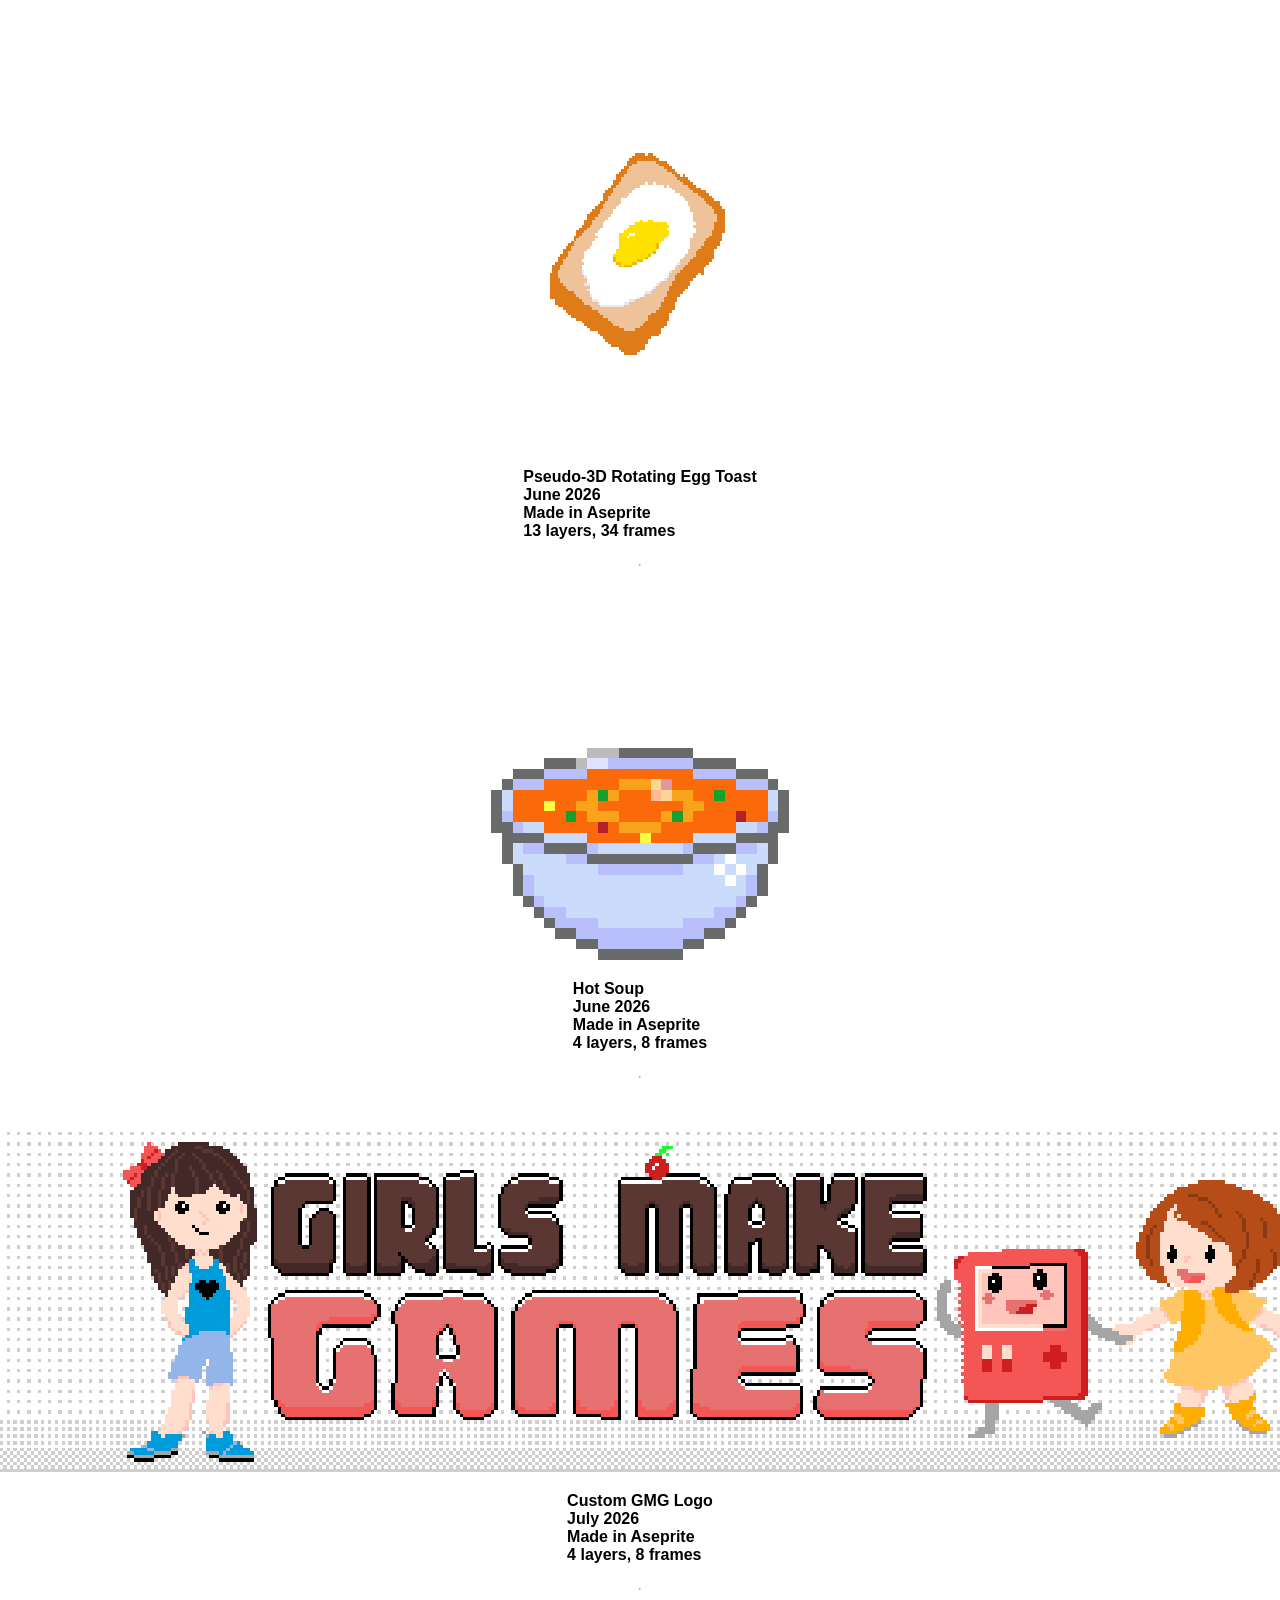
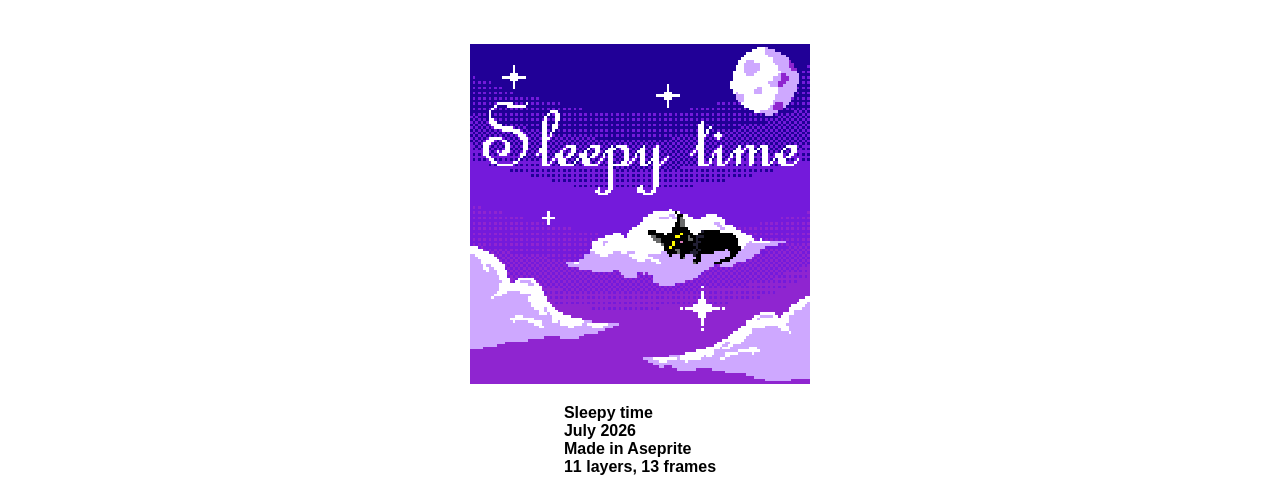
==== 2D Animations.html @ 566f4000 "New art section. Colored icons" ====
<!DOCTYPE html>
<html lang="en">
<head>
  <link rel="icon" type="image/png" href="favicon.png">
  <meta charset="UTF-8" />
  <meta name="viewport" content="width=device-width, initial-scale=1.0" />
  <title>My 2D pixel art animations</title>
  <link rel="stylesheet" href="style.css">
  <!-- <link href="https://fonts.googleapis.com/css2?family=Inter:wght@300;400;600&display=swap" rel="stylesheet"> -->
</head>

<body class="animations">

  <br><br><br>

  <!-- Toast -->
  <p class="toast">
    <img src="images/art/animations/toast.gif" title="Toast" alt="Toast">
  </p>
  <b>
    Pseudo-3D Rotating Egg Toast
    <br>June 2026
    <br>Made in Aseprite
    <br>13 layers, 34 frames
    </p>
  </b>

  <hr>

  <!-- Soup -->
  <p class="soup">
    <img src="images/art/animations/soup.gif" title="Soup" alt="Soup">
  </p>
  <b>
    Hot Soup
    <br>June 2026
    <br>Made in Aseprite
    <br>4 layers, 8 frames
    </p> 
  </b>

  <hr>

  <!-- GMG Logo -->
  <p class="gmg">
    <img src="images/art/animations/gmg.gif" title="GMG" alt="GMG">
  </p>
  <b>
    Custom GMG Logo
    <br>July 2026
    <br>Made in Aseprite
    <br>4 layers, 8 frames
    </p> 
  </b>

  <hr>

  <!-- Sleep -->
  <p class="sleep">
    <img src="images/art/animations/sleep.gif" title="Sleep" alt="Sleep">
  </p>
  <b>
    Sleepy time
    <br>July 2026
    <br>Made in Aseprite
    <br>11 layers, 13 frames
    </p> 
  </b>

</body>
</html>
---- style.css ----
body {
    display: flex;
    align-items: center;
    flex-direction: column;
    font-family: Verdana, Geneva, Tahoma, sans-serif;
    background-image: url("images/triangleBackground.PNG");
    background-repeat: repeat;
}

.intro h1 {
    padding: 20px;
    font-size: 50px;
    text-align: center;
}

.intro h3 {
    font-size: 30px;
    text-align: center;
}

.icons {
    display: flex;
    align-items: center;
    flex-direction: row;
}

.icons img {
    transition: 0.25s ease;
}

.icons img:hover {
    transform: scale(1.05);
    transition: 0.25s ease;
}

.aboutMe {
    width: fit-content;
    height: fit-content;
    border: 1px solid rgb(0, 0, 0);
    border-radius: 20px;
    padding: 10px;
    background-image: url("images/paper.jpg");
    background-position: top;
    display: grid;
    grid-template-columns: 1fr 1fr;
    grid-gap: 20px;
    font-size: 13px;
}

.aboutMe div {
    width: 350px;
    align-items: center;
}

.aboutMe img {
    height: 240px;
    border-radius: 200px;
    border: 1px solid rgb(0, 0, 0);
    align-items: left;
    object-fit: cover;
    object-position: center;
    margin-top: 15px;
    margin-bottom: 15px;
    margin-left: 30px;
}

.portrait div {
    width: 10px;
    margin-right: 300px;
}

.linkedIn img, .resume img, .email img, .itchio img, .soundCloud img, .gitHub img {
    height: 25px;
    margin: 10px;
}

.portfolio {
    display: flex;
    align-items: center;
    flex-direction: column;
    text-align: center;
    font-size: 14px;
}

.gameProjects {
    display: grid;
    grid-template-columns: repeat(2, 1fr);
    gap: 50px;
}

.writingProjects {
    display: grid;
    grid-template-columns: repeat(2, 1fr);
    grid-template-rows: repeat(1, 1fr);
    gap: 50px;
}

.designProjects {
    align-items: center;
    display: grid;
    grid-template-columns: repeat(2, 1fr);
    gap: 50px;
}

.artProjects {
    align-items: center;
    display: grid;
    grid-template-columns: repeat(2, 1fr);
    gap: 50px;
}

.softwareProjects {
    align-items: center;
    display: grid;
    grid-template-columns: repeat(1, 1fr);
    gap: 50px;
}

/* .physicsEssay img, .hopperEssay img, .moralsEssay img, .cruelDesign img, .perputuaGame img, .halloweekendGame img, .irGenerator img, .bowserDesign img {
    height: 160px;
    width: 320px;
    margin-top: 20px;
    margin-bottom: 10px;
    object-fit: cover;
    object-position: center;
    border: 1px solid rgb(0, 0, 0);
    border-radius: 20px;
} */

.mainThumbnail {
    height: 160px;
    width: 320px;
    margin-top: 20px;
    margin-bottom: 10px;
    object-fit: cover;
    object-position: center;
    border: 1px solid rgb(0, 0, 0);
    border-radius: 20px;
}

.mainThumbnail:hover {
    box-shadow: 5px 5px 5px #808080;
    transform: scale(1.02);
    transition: 0.25s ease;
}

.thumbnail {
    position: relative;
    display: inline-block;
    width: fit-content;
}

.thumbnail img {
    display: block;
}

.toolLogo {
    position: absolute;
    bottom: 16px;
    right: 8px;
    width: 40px;  
    height: auto;
    opacity: 0.9;
    border: none;
    pointer-events: none; 
}

.portfolio img {
    transition: 0.25 ease;
}

.portfolio img:hover {
    box-shadow: 5px 5px 5px #808080;
    transform: scale(1.02);
    transition: 0.25s ease;
}

.animations img {
    margin-top: 30px;
    height: 340px;
    width: fit-content;
    align-items: middle;
    image-rendering: pixelated; /* THIS FIXED IT */
}

.gifCaption div {
    text-align: middle;
}

.animations {
    background-size: 50%;
    
}
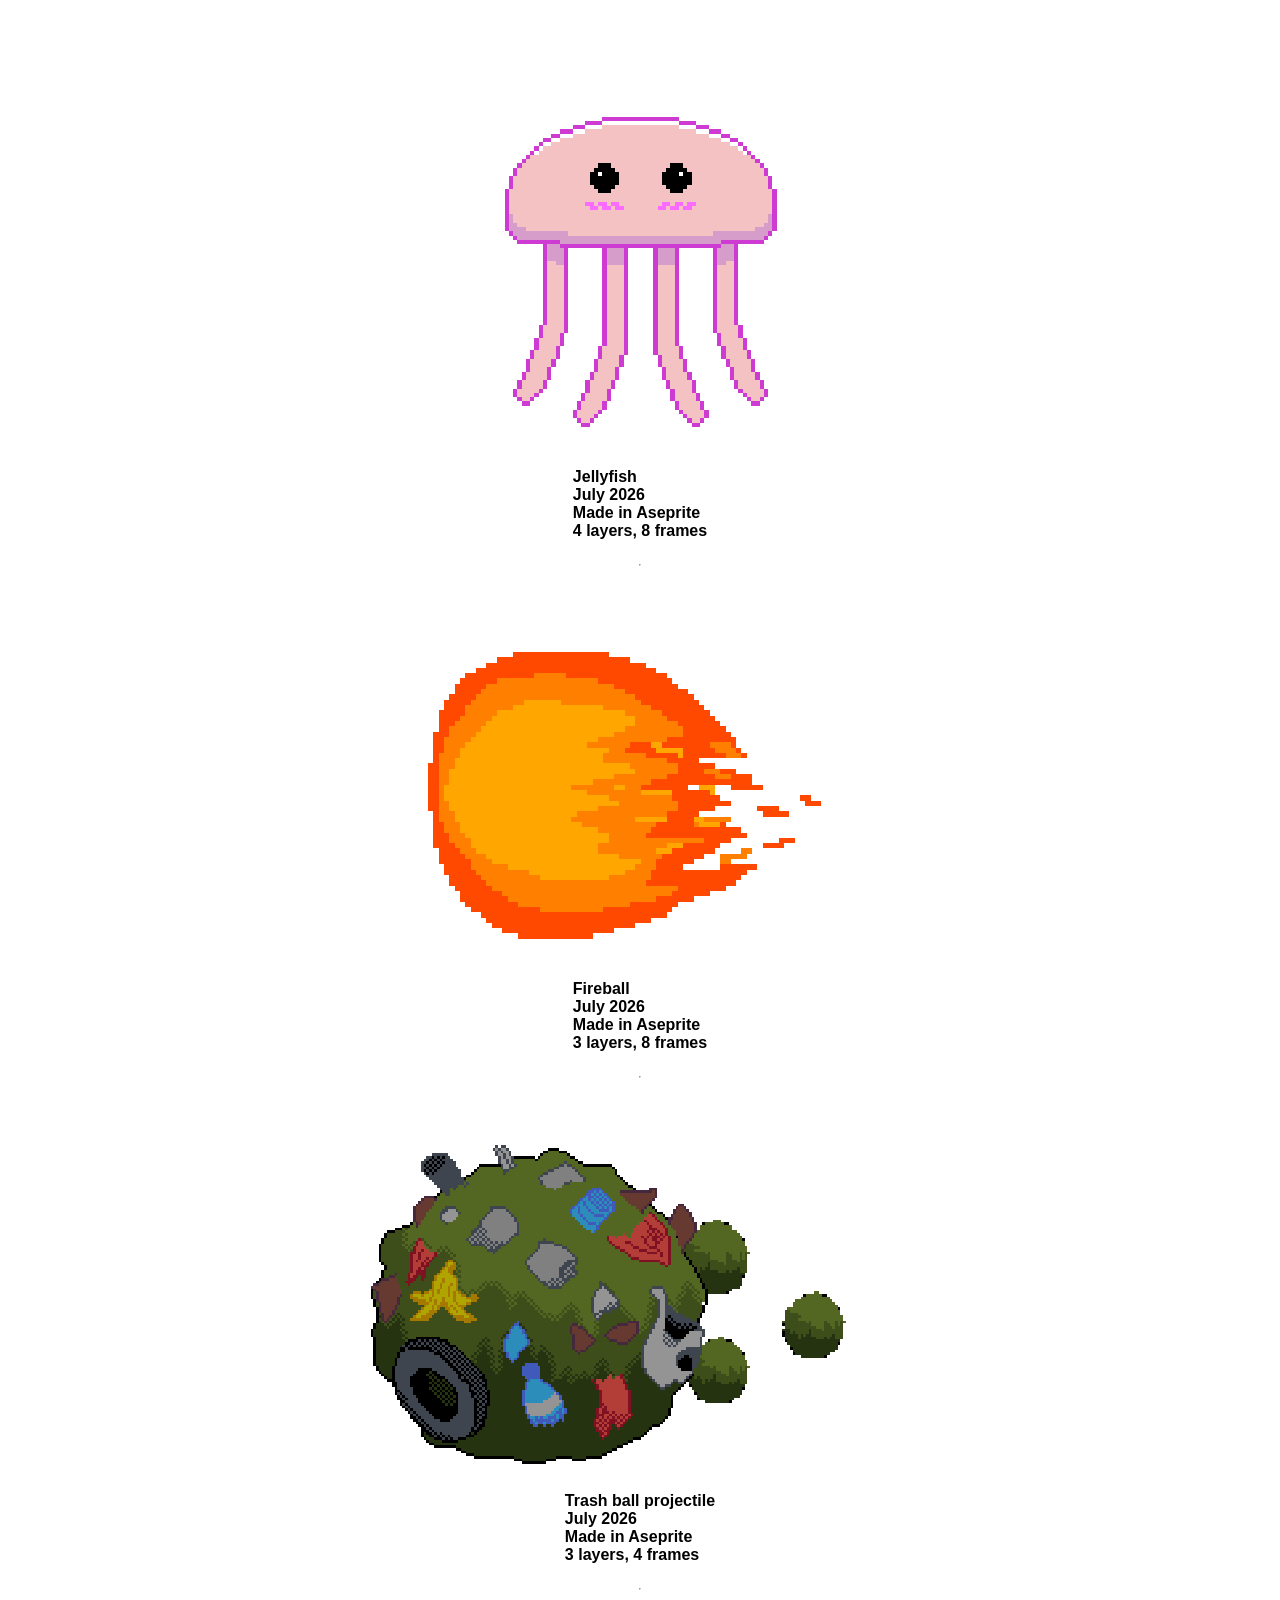
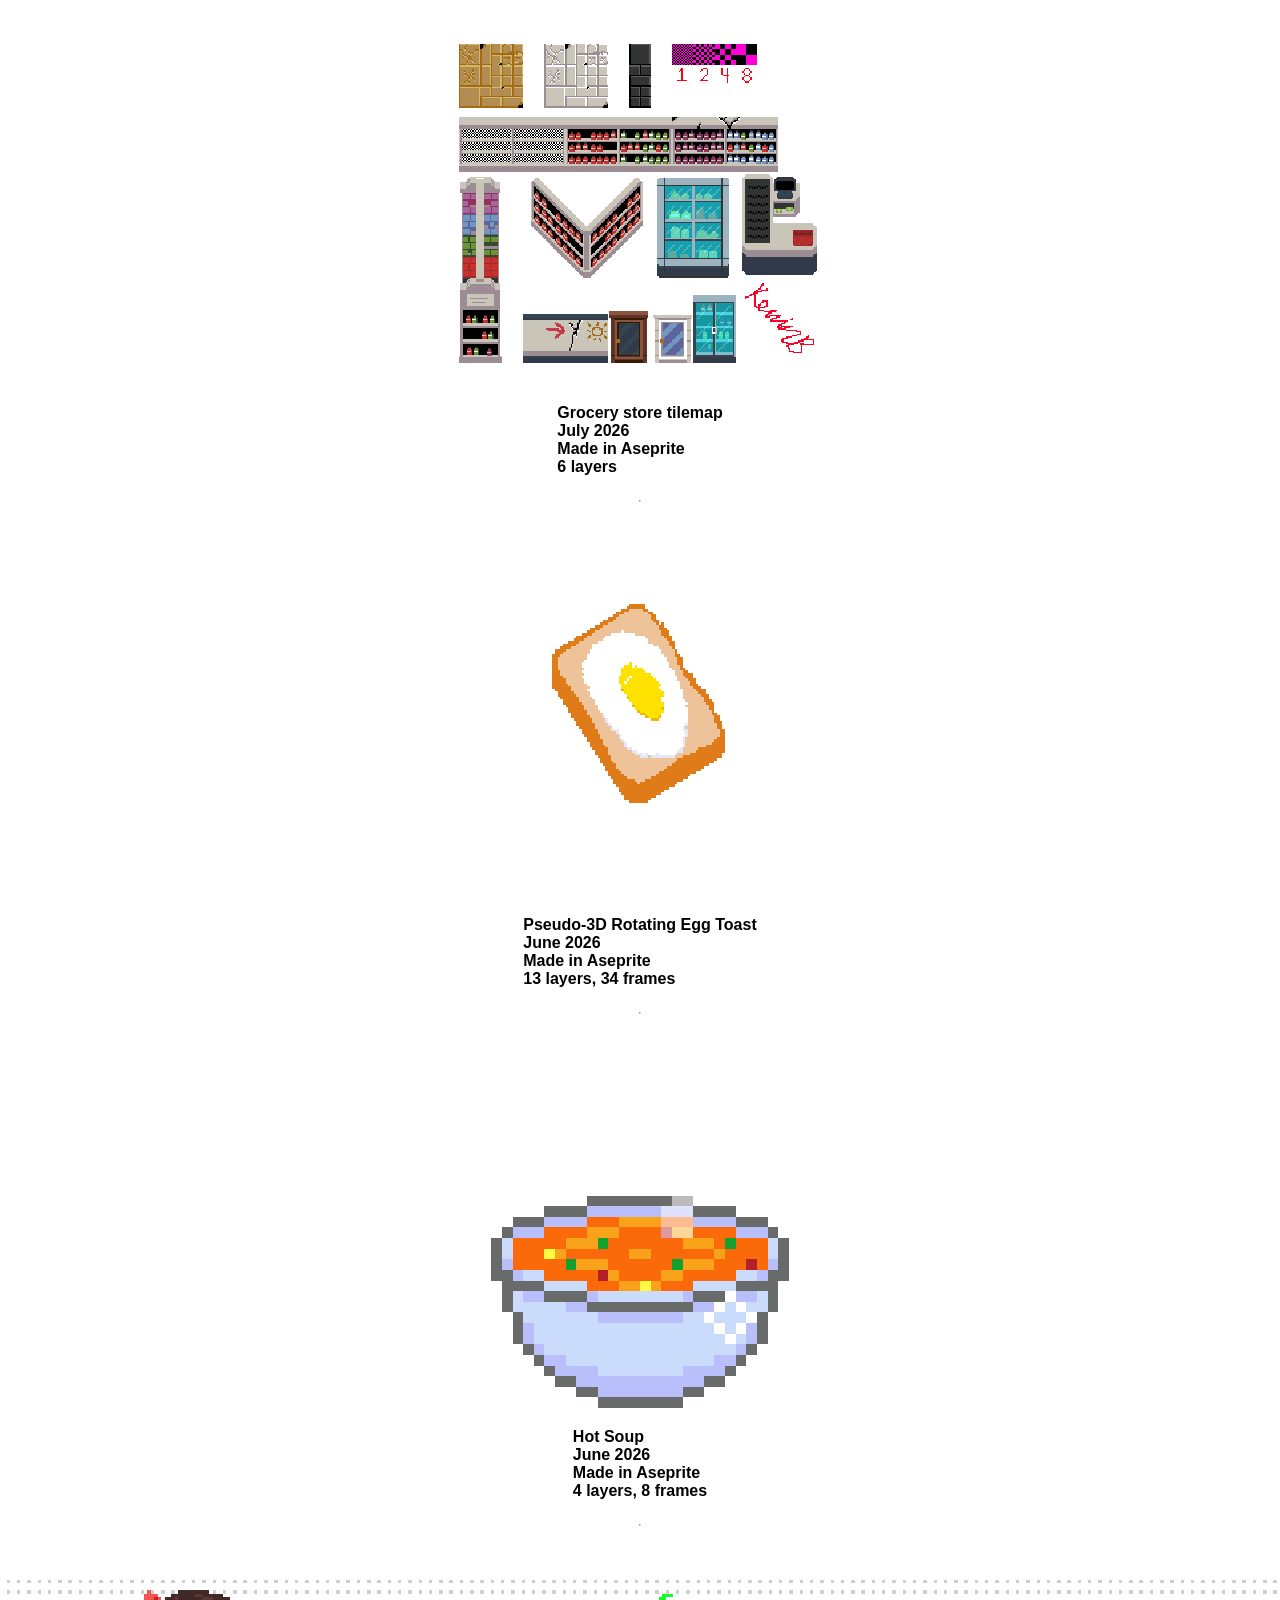
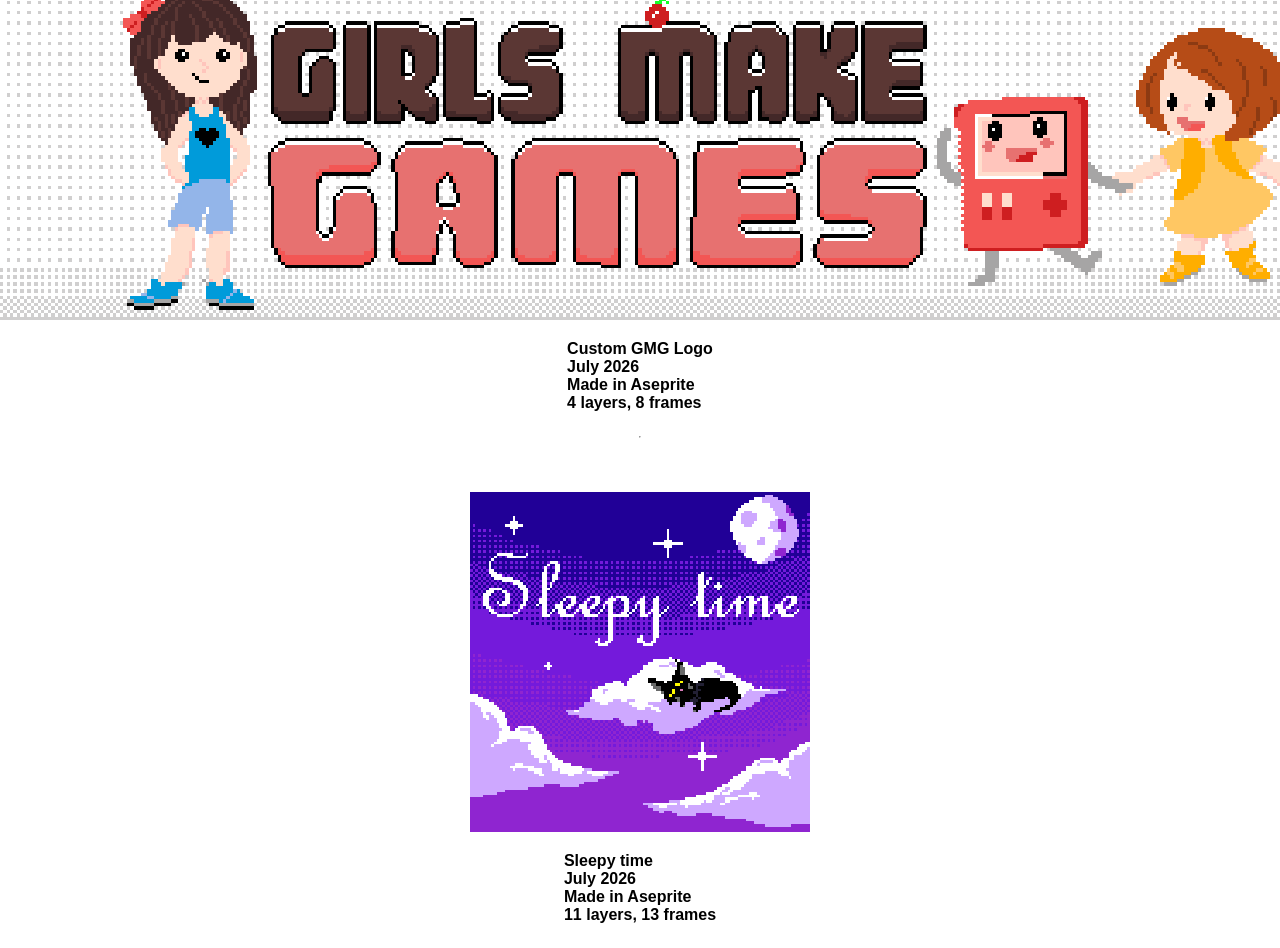
==== commit 6ca431cf: "New animations Jellyfish, fireball, trash ball, grocery tilemap" ====
--- a/2D Animations.html
+++ b/2D Animations.html
@@ -12,6 +12,62 @@
 <body class="animations">
 
   <br><br><br>
+
+  <!-- Jellyfish -->
+  <p class="jellyfish">
+    <img src="images/art/animations/jellyfish.gif" title="Jellyfish" alt="Jellyfish">
+  </p>
+  <b>
+    Jellyfish
+    <br>July 2026
+    <br>Made in Aseprite
+    <br>4 layers, 8 frames
+    </p> 
+  </b>
+
+  <hr>
+
+  <!-- Fireball -->
+  <p class="fireball">
+    <img src="images/art/animations/fireball.gif" title="Fireball" alt="Fireball">
+  </p>
+  <b>
+    Fireball
+    <br>July 2026
+    <br>Made in Aseprite
+    <br>3 layers, 8 frames
+    </p> 
+  </b>
+
+  <hr>
+
+  <!-- Trash -->
+  <p class="trash">
+    <img src="images/art/animations/trash.gif" title="Trash" alt="Trash">
+  </p>
+  <b>
+    Trash ball projectile
+    <br>July 2026
+    <br>Made in Aseprite
+    <br>3 layers, 4 frames
+    </p> 
+  </b>
+
+  <hr>
+
+  <!-- Grocery Store -->
+  <p class="grocery">
+    <img src="images/art/animations/Grocery store tilemap.png" title="Grocery" alt="Grocery">
+  </p>
+  <b>
+    Grocery store tilemap
+    <br>July 2026
+    <br>Made in Aseprite
+    <br>6 layers
+    </p> 
+  </b>
+
+  <hr>
 
   <!-- Toast -->
   <p class="toast">
